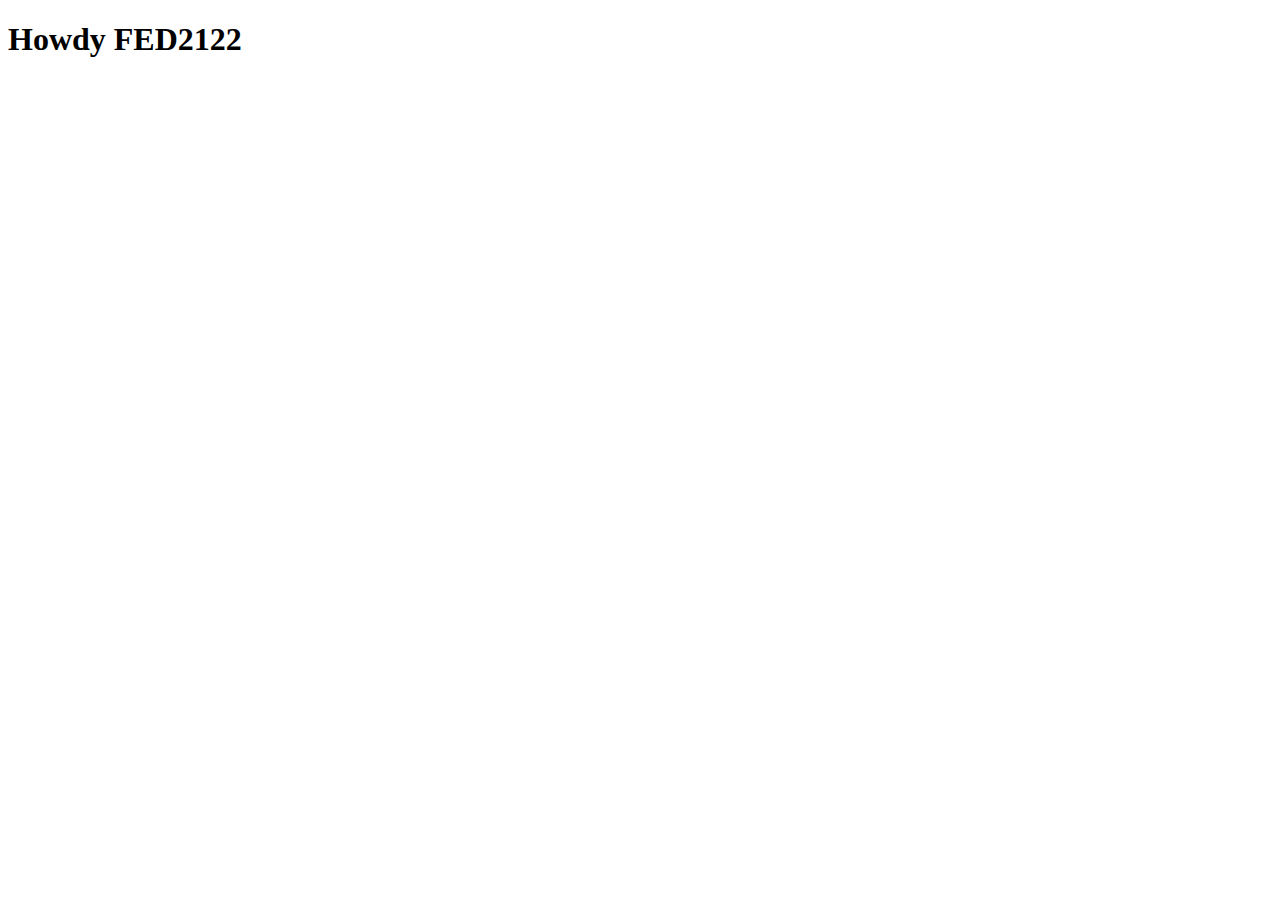
==== index.html @ 735e22f8 "?" ====
<!doctype html>
<html lang="nl">
	
<head>
	<meta charset="UTF-8">
	<meta name="author" content="jouw naam">
	<meta name="viewport" content="width=device-width, initial-scale=1">
	
	<title>Howdy FED2122</title>
	
	<link href="styles/style.css" rel="stylesheet">
	<link rel="icon" type="image/svg+xml" href="images/favicon.svg">
</head>

<body>
	<h1>Howdy FED2122</h1>

	<script src="scripts/script.js"></script>
</body>
	
</html>
---- styles/style.css ----
/* CSS Document */
*, *::after, *::before {
  box-sizing:border-box;  
}
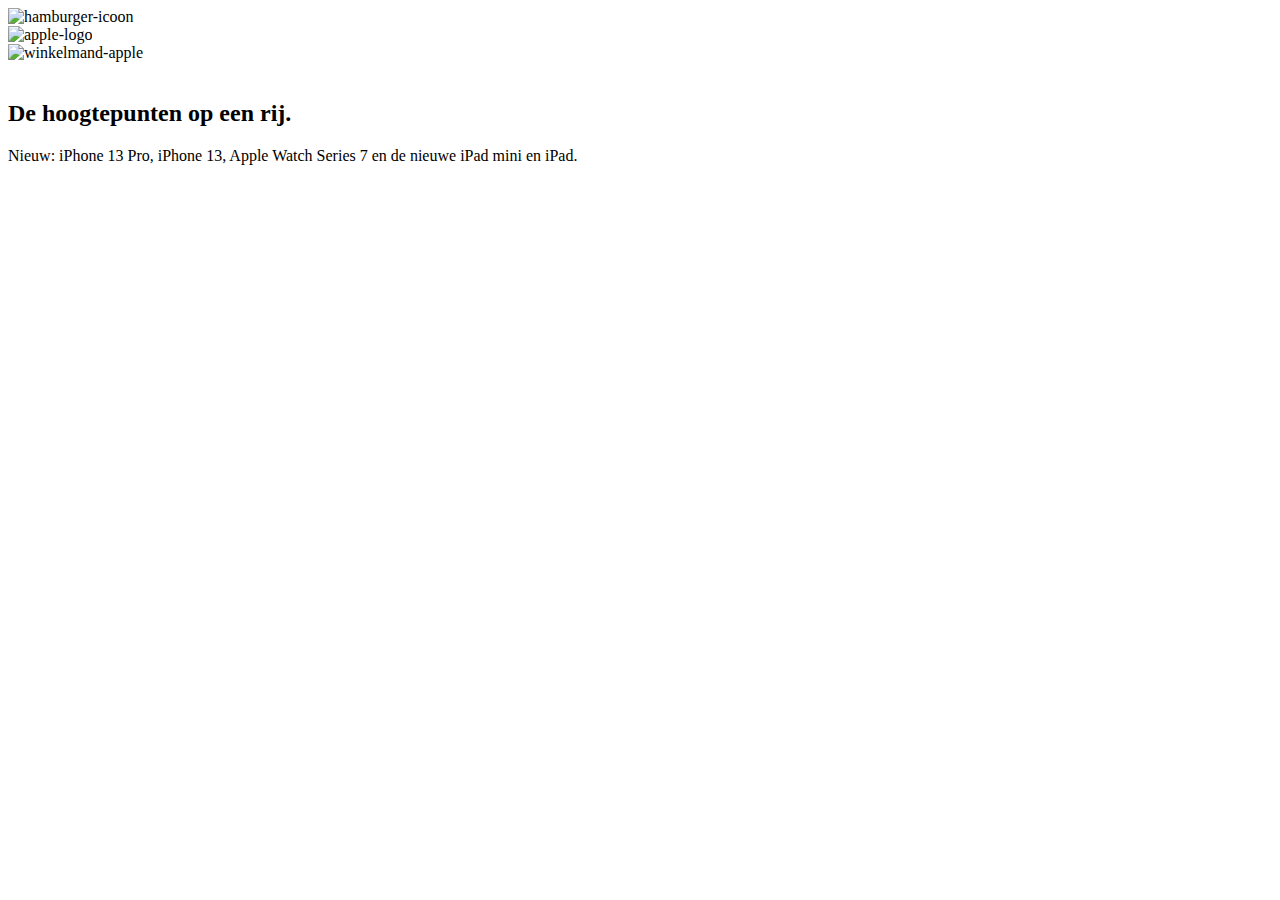
==== commit b2eee0e9: "Add files via upload" ====
--- a/index.html
+++ b/index.html
@@ -1,21 +1,31 @@
-<!doctype html>
-<html lang="nl">
-	
+<!DOCTYPE html>
+<html lang="en">
 <head>
-	<meta charset="UTF-8">
-	<meta name="author" content="jouw naam">
-	<meta name="viewport" content="width=device-width, initial-scale=1">
-	
-	<title>Howdy FED2122</title>
-	
-	<link href="styles/style.css" rel="stylesheet">
-	<link rel="icon" type="image/svg+xml" href="images/favicon.svg">
+    <meta charset="UTF-8">
+    <meta http-equiv="X-UA-Compatible" content="IE=edge">
+    <meta name="viewport" content="width=device-width, initial-scale=1.0">
+    <title>Home</title>
+    <link rel="stylesheet" href="css/styles.css">
 </head>
 
 <body>
-	<h1>Howdy FED2122</h1>
+    <nav>
+        <li><img src="images/hamburger-icoon.png" alt="hamburger-icoon"></li> 
+        <li><img src="images/clipart347603.png" alt="apple-logo"></li> <!-- https://www.clipartmax.com/middle/m2i8i8b1G6Z5N4K9_white-apple-logo-transparent/ -->
+        <li><img src="images/winkelmandapple.png" alt="winkelmand-apple"></li> <!-- zelf gemaakt -->
+    </nav>
 
-	<script src="scripts/script.js"></script>
+    <article>
+        <img src="images/apple-eerstefoto.jpeg" alt=""> <!-- https://www.appletips.nl/icandy/california-streaming-wallpaper/ -->
+        <h2>De hoogtepunten op een rij.</h2>
+        <p>Nieuw: iPhone 13 Pro, iPhone 13, Apple Watch Series 7 en de nieuwe iPad mini en iPad.</p>
+    </article>
+
+   
+    <footer>
+        <p></p>
+        <p></p>
+        <p></p>
+    </footer>
 </body>
-	
-</html>
+</html>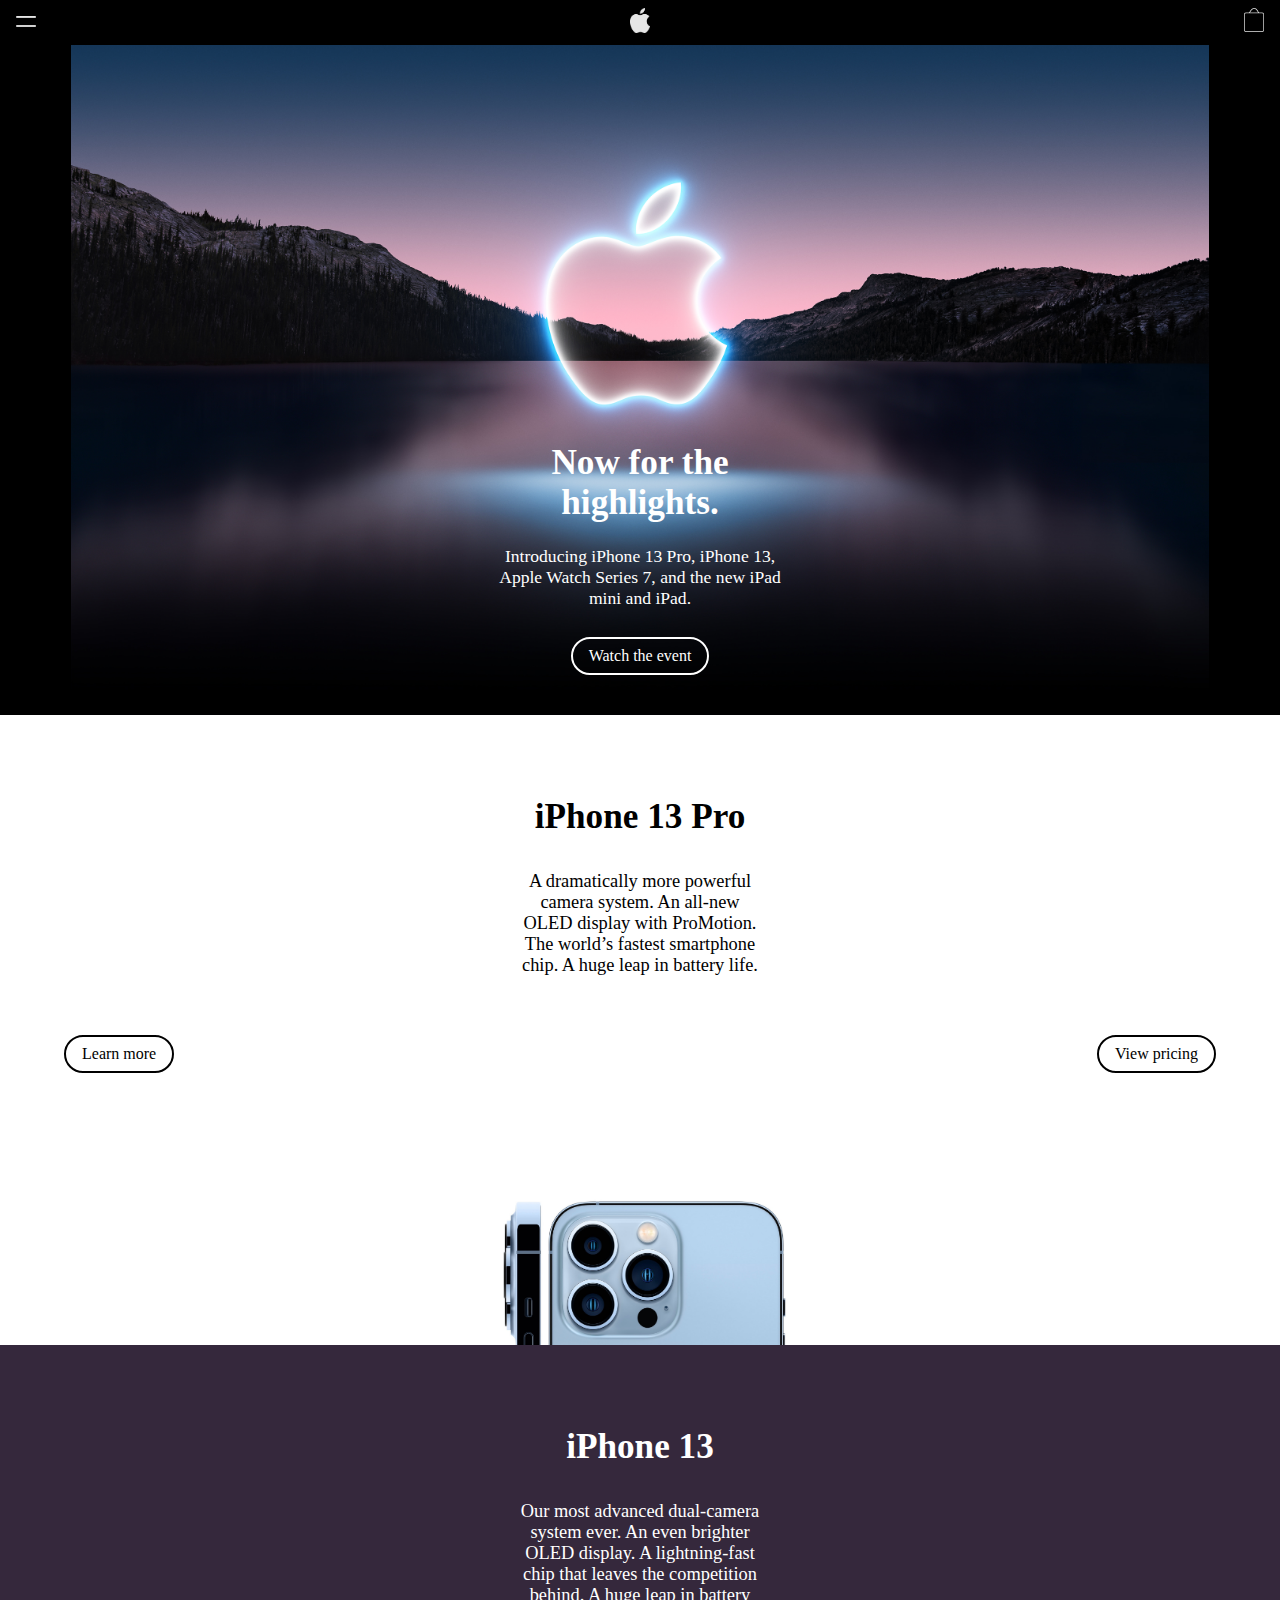
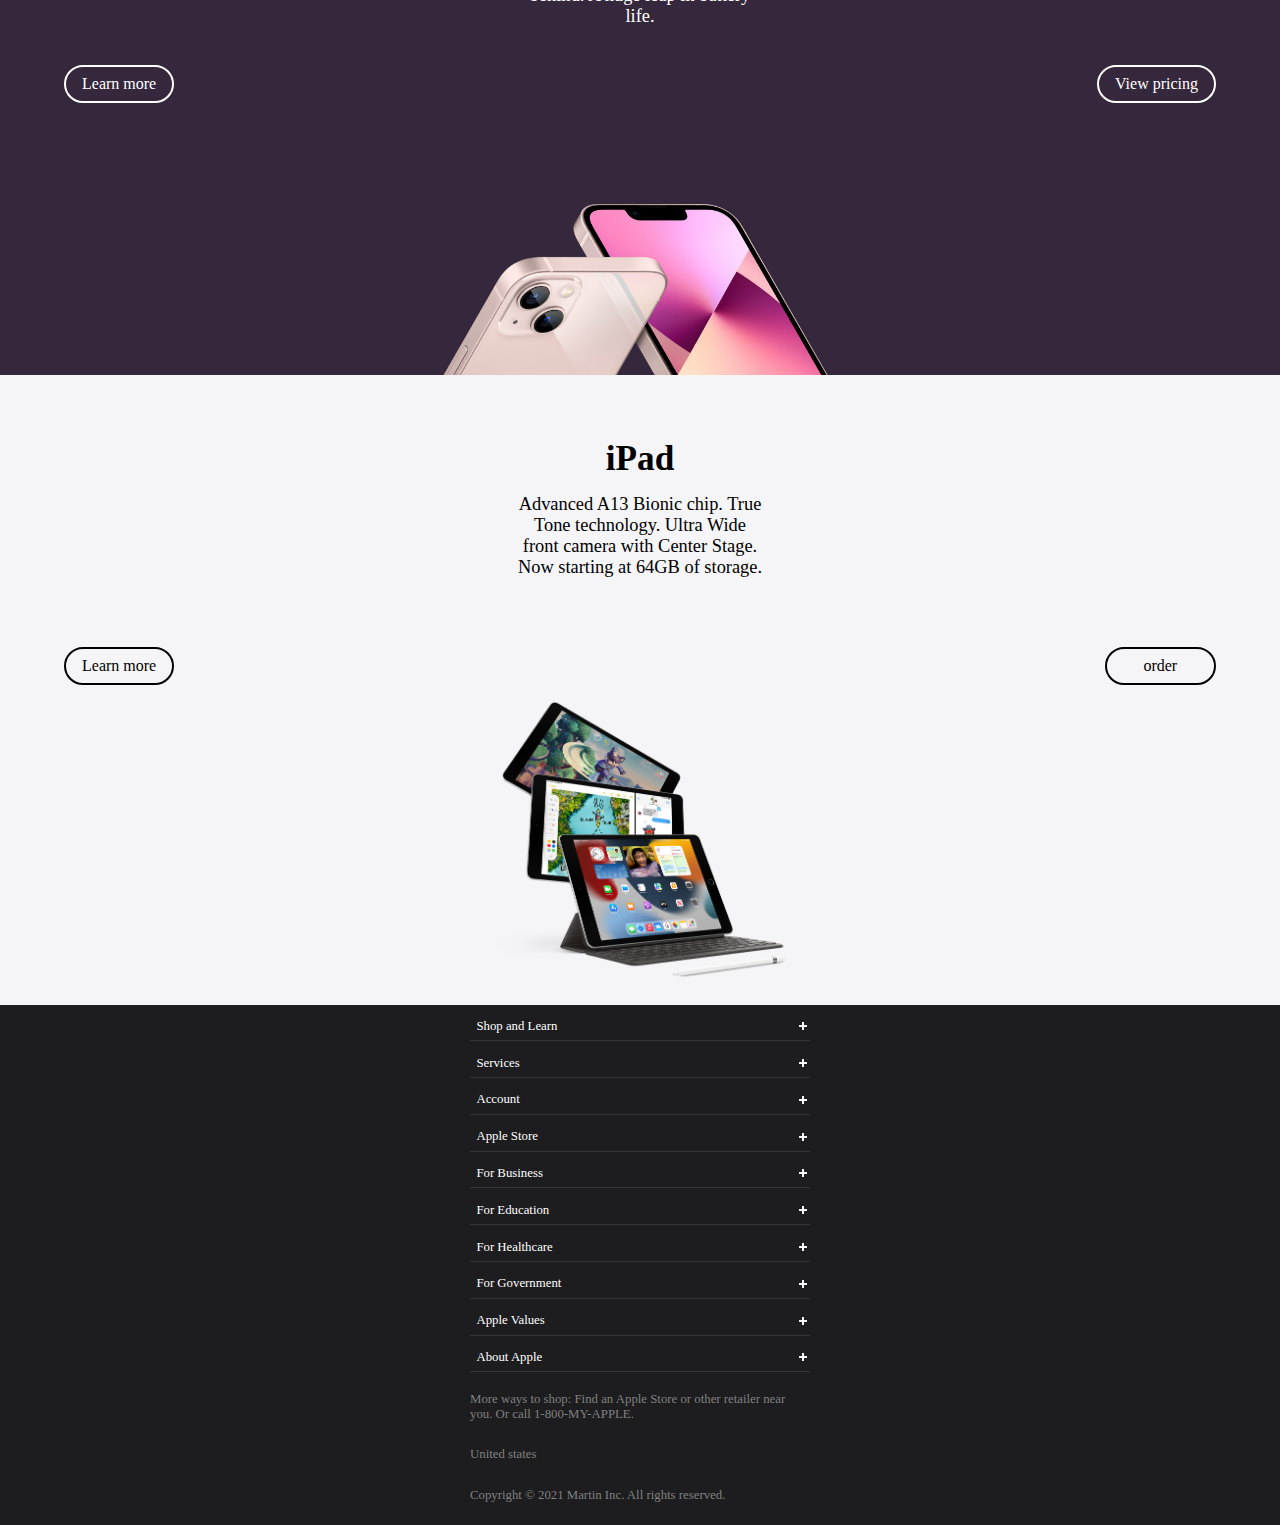
==== commit 7b8a07c8: "Add files via upload" ====
--- a/index.html
+++ b/index.html
@@ -4,28 +4,67 @@
     <meta charset="UTF-8">
     <meta http-equiv="X-UA-Compatible" content="IE=edge">
     <meta name="viewport" content="width=device-width, initial-scale=1.0">
-    <title>Home</title>
+    <title>Apple</title>
     <link rel="stylesheet" href="css/styles.css">
 </head>
 
 <body>
     <nav>
-        <li><img src="images/hamburger-icoon.png" alt="hamburger-icoon"></li> 
-        <li><img src="images/clipart347603.png" alt="apple-logo"></li> <!-- https://www.clipartmax.com/middle/m2i8i8b1G6Z5N4K9_white-apple-logo-transparent/ -->
-        <li><img src="images/winkelmandapple.png" alt="winkelmand-apple"></li> <!-- zelf gemaakt -->
+        <ul>
+        <li><img src="images/hamburger-icoon.png" alt="Navigatie"></li> <!-- zelf gemaakt -->
+        <li><img src="images/clipart347603.png" alt="Apple"></li> <!-- https://www.clipartmax.com/middle/m2i8i8b1G6Z5N4K9_white-apple-logo-transparent/ -->
+        <li><img src="images/winkelmandapple.png" alt="Winkelmandje"></li> <!-- zelf gemaakt -->
+        </ul>
     </nav>
 
     <article>
-        <img src="images/apple-eerstefoto.jpeg" alt=""> <!-- https://www.appletips.nl/icandy/california-streaming-wallpaper/ -->
-        <h2>De hoogtepunten op een rij.</h2>
-        <p>Nieuw: iPhone 13 Pro, iPhone 13, Apple Watch Series 7 en de nieuwe iPad mini en iPad.</p>
+        <img src="images/apple-eerstefoto.jpeg" alt="Apple logo met achtergrond van bergen"> <!-- https://www.appletips.nl/icandy/california-streaming-wallpaper/ -->
+        <h2>Now for the
+highlights.</h2>
+        <p>Introducing iPhone 13 Pro, iPhone 13, Apple Watch Series 7, and the new iPad mini and iPad.</p>
+        <button>Watch the event</button>
     </article>
+
+     <article>
+        <img src="images/2defoto.jpeg" alt="Foto van iphone 13 pro"> <!-- https://www.macrumors.com/roundup/iphone-13-pro/ -->
+        <h2>iPhone 13 Pro</h2>
+        <p>A dramatically more powerful camera system. An all‑new OLED display with ProMotion. The world’s fastest smartphone chip. A huge leap in battery life.</p>
+        <button>Learn more</button>
+        <button>View pricing</button>
+    </article>
+
+     <article>
+        <img src="images/3defoto.jpeg" alt="Foto van 2 iphones "> <!-- https://www.apple.com/nl/iphone-13/ -->
+        <h2>iPhone 13</h2>
+        <p>Our most advanced dual‑camera system ever. An even brighter OLED display. A lightning‑fast chip that leaves the competition behind. A huge leap in battery life.</p>
+        <button>Learn more</button>
+        <button>View pricing</button>
+    </article>
+
+     <article>
+        <img src="images/4defoto.png" alt="Foto van meerdere ipads "> <!-- https://www.apple.com/nl/ipad/ -->
+        <h2>iPad</h2>
+        <p>Advanced A13 Bionic chip. True Tone technology. Ultra Wide front camera with Center Stage. Now starting at 64GB of storage.</p>
+        <button>Learn more</button>
+        <button>order</button>
+    </article>
+
 
    
     <footer>
-        <p></p>
-        <p></p>
-        <p></p>
+        <div><p>Shop and Learn</p><img src="images/plusje.png" alt="Plus"></div> <!-- https://toppng.com/show_download/349163/website-add-ons-inquire-now-plus-transparent-white/large -->
+        <div><p>Services</p><img src="images/plusje.png" alt="Plus"></div>
+        <div><p>Account</p><img src="images/plusje.png" alt="Plus"></div>
+        <div><p>Apple Store</p><img src="images/plusje.png" alt="Plus"></div>
+        <div><p>For Business</p><img src="images/plusje.png" alt="Plus"></div>
+        <div><p>For Education</p><img src="images/plusje.png" alt="Plus"></div>
+        <div><p>For Healthcare</p><img src="images/plusje.png" alt="Plus"></div>
+        <div><p>For Government</p><img src="images/plusje.png" alt="Plus"></div>
+        <div><p>Apple Values</p><img src="images/plusje.png" alt="Plus"></div>
+        <div><p>About Apple</p><img src="images/plusje.png" alt="Plus"></div>
+        <p>More ways to shop: Find an Apple Store or other retailer near you. Or call 1-800-MY-APPLE.</p>
+        <p>United states</p>
+        <p>Copyright © 2021 Martin Inc. All rights reserved.</p>
     </footer>
 </body>
 </html>--- a/css/styles.css
+++ b/css/styles.css
@@ -0,0 +1,364 @@
+:root{
+--nav--color: black;
+--text--color: #FFFFFF;
+--text2--color: black;
+--artikel3Achtergrond--color: #35283C;
+--footerAchtergrond--color: #1D1D1F;
+}
+
+/********************************* Fonts ********************************/
+
+@font-face {
+    font-family: 'san-francisco';
+    src: url("/Users/martin/Desktop/HVA/Jaar 2/Blok 1/FED/Eindopdracht/font/SFUIDisplay-Regular.otf") format("truetype");
+}
+
+@font-face {
+    font-family: 'san-francisco-bold';
+    src: url("/Users/martin/Desktop/HVA/Jaar 2/Blok 1/FED/Eindopdracht/font/SFUIDisplay-Semibold.otf") format("truetype");
+}
+
+body {
+    margin: 0;
+    background-color: var(--nav--color);
+}
+
+/********************************* Navigatie ********************************/
+
+nav {
+    position: sticky;
+    top: 0;
+    z-index: 100;
+    background-color: var(--nav--color);
+    opacity: 90%;
+    padding: .5em;
+}
+
+nav ul {
+    background-color: var(--nav--color);
+    display: flex;
+    justify-content: space-between;
+    align-items: center;
+    padding-left: .5em;
+    padding-right: .5em;
+    margin: 0;
+}
+
+nav ul li {
+    color: white;
+    list-style: none;
+    flex-direction: row;
+}
+
+nav ul li img {
+    width: 20px;
+}
+
+/********************************* eerste artikel ********************************/
+
+article:first-of-type {
+    margin: 0;
+    position: relative;
+    display: flex;
+    width: 100%;
+    overflow: hidden;
+    justify-content: center;
+    height: 670px;
+    text-align: center;
+}
+
+article:first-of-type h2 {
+   position: absolute;
+   color: var(--text--color);
+   top: 10.5em;
+   font-family: 'san-francisco';
+   font-size: 220%;
+   white-space: pre;
+}
+
+article:first-of-type p {
+    position: absolute;
+    color: var(--text--color);
+    top: 27.5em;
+    max-width: 310px;
+    font-family: 'san-francisco';
+    font-size: 110%;
+}
+
+article:first-of-type button {
+    position: absolute;
+    top: 37em;
+    max-width: 290px;
+    background-color: transparent;
+    padding: .5em;
+    padding-left: 1em;
+    padding-right: 1em;
+    border: solid 2px;
+    border-radius: 3em;
+    color: var(--text--color);
+    font-family: 'san-francisco';
+    font-size: 100%;
+    border-color: var(--text--color);
+}
+
+/********************************* tweede artikel ********************************/
+
+article:nth-of-type(2) {
+    margin: 0;
+    background-color: var(--text--color);
+    position: relative;
+    display: flex;
+    width: 100%;
+    overflow: hidden;
+    justify-content: center;
+    height: 630px;
+    text-align: center;
+}
+
+article:nth-of-type(2) img{
+    position: absolute;
+    top: 30em;
+    width: 375px;
+    height: 175px;
+    object-fit: cover;
+}
+
+article:nth-of-type(2) h2 {
+    position: absolute;
+    color: var(--text2--color);
+    top: 1.5em;
+    font-family: 'san-francisco';
+    font-size: 220%;
+}
+
+article:nth-of-type(2) p {
+    position: absolute;
+    color: var(--text2--color);
+    top: 7.5em;
+    max-width: 250px;
+    font-family: 'san-francisco-bold';
+    font-size: 115%;
+}
+
+article:nth-of-type(2) button:first-of-type {
+    position: absolute;
+    top: 20em;
+    left: 4em;
+    background-color: transparent;
+    padding: .5em;
+    padding-left: 1em;
+    padding-right: 1em;
+    border: solid 2px;
+    border-radius: 3em;
+    color: var(--text2--color);
+    font-family: 'san-francisco';
+    font-size: 100%;
+    border-color: var(--text2--color);
+}
+
+article:nth-of-type(2) button:nth-of-type(2) {
+    position: absolute;
+    top: 20em;
+    right: 4em;
+    max-width: 290px;
+    background-color: transparent;
+    padding: .5em;
+    padding-left: 1em;
+    padding-right: 1em;
+    border: solid 2px;
+    border-radius: 3em;
+    color: var(--text2--color);
+    font-family: 'san-francisco';
+    font-size: 100%;
+    border-color: var(--text2--color);
+}
+
+/********************************* derde artikel ********************************/
+
+article:nth-of-type(3) {
+    margin: 0;
+    background-color: var(--artikel3Achtergrond--color);
+    position: relative;
+    display: flex;
+    width: 100%;
+    overflow: hidden;
+    justify-content: center;
+    height: 630px;
+    text-align: center;
+}
+
+article:nth-of-type(3) img {
+    position: absolute;
+    top: 27.1em;
+    width: 400px;
+    object-fit: cover;
+}
+
+article:nth-of-type(3) h2 {
+    position: absolute;
+    color: var(--text--color);
+    top: 1.5em;
+    font-family: 'san-francisco';
+    font-size: 220%;
+}
+
+article:nth-of-type(3) p {
+    position: absolute;
+    color: var(--text--color);
+    top: 7.5em;
+    max-width: 250px;
+    font-family: 'san-francisco-bold';
+    font-size: 115%;
+}
+
+article:nth-of-type(3) button:first-of-type {
+    position: absolute;
+    top: 20em;
+    left: 4em;
+    background-color: transparent;
+    padding: .5em;
+    padding-left: 1em;
+    padding-right: 1em;
+    border: solid 2px;
+    border-radius: 3em;
+    color: var(--text--color);
+    font-family: 'san-francisco';
+    font-size: 100%;
+    border-color: var(--text--color);
+}
+
+article:nth-of-type(3) button:nth-of-type(2) {
+    position: absolute;
+    top: 20em;
+    right: 4em;
+    max-width: 290px;
+    background-color: transparent;
+    padding: .5em;
+    padding-left: 1em;
+    padding-right: 1em;
+    border: solid 2px;
+    border-radius: 3em;
+    color: var(--text--color);
+    font-family: 'san-francisco';
+    font-size: 100%;
+    border-color: var(--text--color);
+}
+
+/********************************* vierde artikel ********************************/
+
+article:nth-of-type(4) {
+    margin: 0;
+    background-color: #F5F5F7;
+    position: relative;
+    display: flex;
+    width: 100%;
+    overflow: hidden;
+    justify-content: center;
+    height: 630px;
+    text-align: center;
+}
+
+article:nth-of-type(4) img {
+    position: absolute;
+    top: 20em;
+    width: 375px;
+    object-fit: cover;
+}
+
+article:nth-of-type(4) h2 {
+    position: absolute;
+    color: var(--text2--color);
+    top: 1em;
+    font-family: 'san-francisco';
+    font-size: 220%;
+}
+
+article:nth-of-type(4) p {
+    position: absolute;
+    color: var(--text2--color);
+    top: 5.5em;
+    max-width: 250px;
+    font-family: 'san-francisco-bold';
+    font-size: 115%;
+}
+
+article:nth-of-type(4) button:first-of-type {
+    position: absolute;
+    top: 17em;
+    left: 4em;
+    background-color: transparent;
+    padding: .5em;
+    padding-left: 1em;
+    padding-right: 1em;
+    border: solid 2px;
+    border-radius: 3em;
+    color: var(--text2--color);
+    font-family: 'san-francisco';
+    font-size: 100%;
+    border-color: var(--text2--color);
+}
+
+article:nth-of-type(4) button:nth-of-type(2) {
+    position: absolute;
+    top: 17em;
+    right: 4em;
+    max-width: 290px;
+    background-color: transparent;
+    padding: .5em;
+    padding-left: 2.3em;
+    padding-right: 2.3em;
+    border: solid 2px;
+    border-radius: 3em;
+    color: var(--text2--color);
+    font-family: 'san-francisco';
+    font-size: 100%;
+    border-color: var(--text2--color);
+}
+
+/********************************* vierde artikel ********************************/
+
+footer{
+    margin: 0;
+    background-color: var(--footerAchtergrond--color);
+    width: 100%;
+    height: 520px;
+}
+
+footer div{
+    border-bottom: solid 1px rgb(53, 53, 53);
+    margin-left: auto;
+    margin-right: auto;
+    max-width: 340px;
+    max-height: 50px;
+    padding-top: .5em;
+    position: relative;
+}
+
+footer div img{
+    max-width: 8px;
+    position: absolute;
+    right: 3px;
+    bottom: 10px;
+}
+
+footer div p {
+    color: var(--text--color);
+    font-family: 'san-francisco';
+    font-size: 80%;
+    margin: 0;
+    padding: .5em;
+}
+
+footer p {
+    color: grey;
+    font-family: 'san-francisco';
+    font-size: 80%;
+    max-width: 340px;
+    margin: 0;
+    margin-top: 1em;
+    padding: .5em;
+    margin-left: auto;
+    margin-right: auto;
+}
+
+
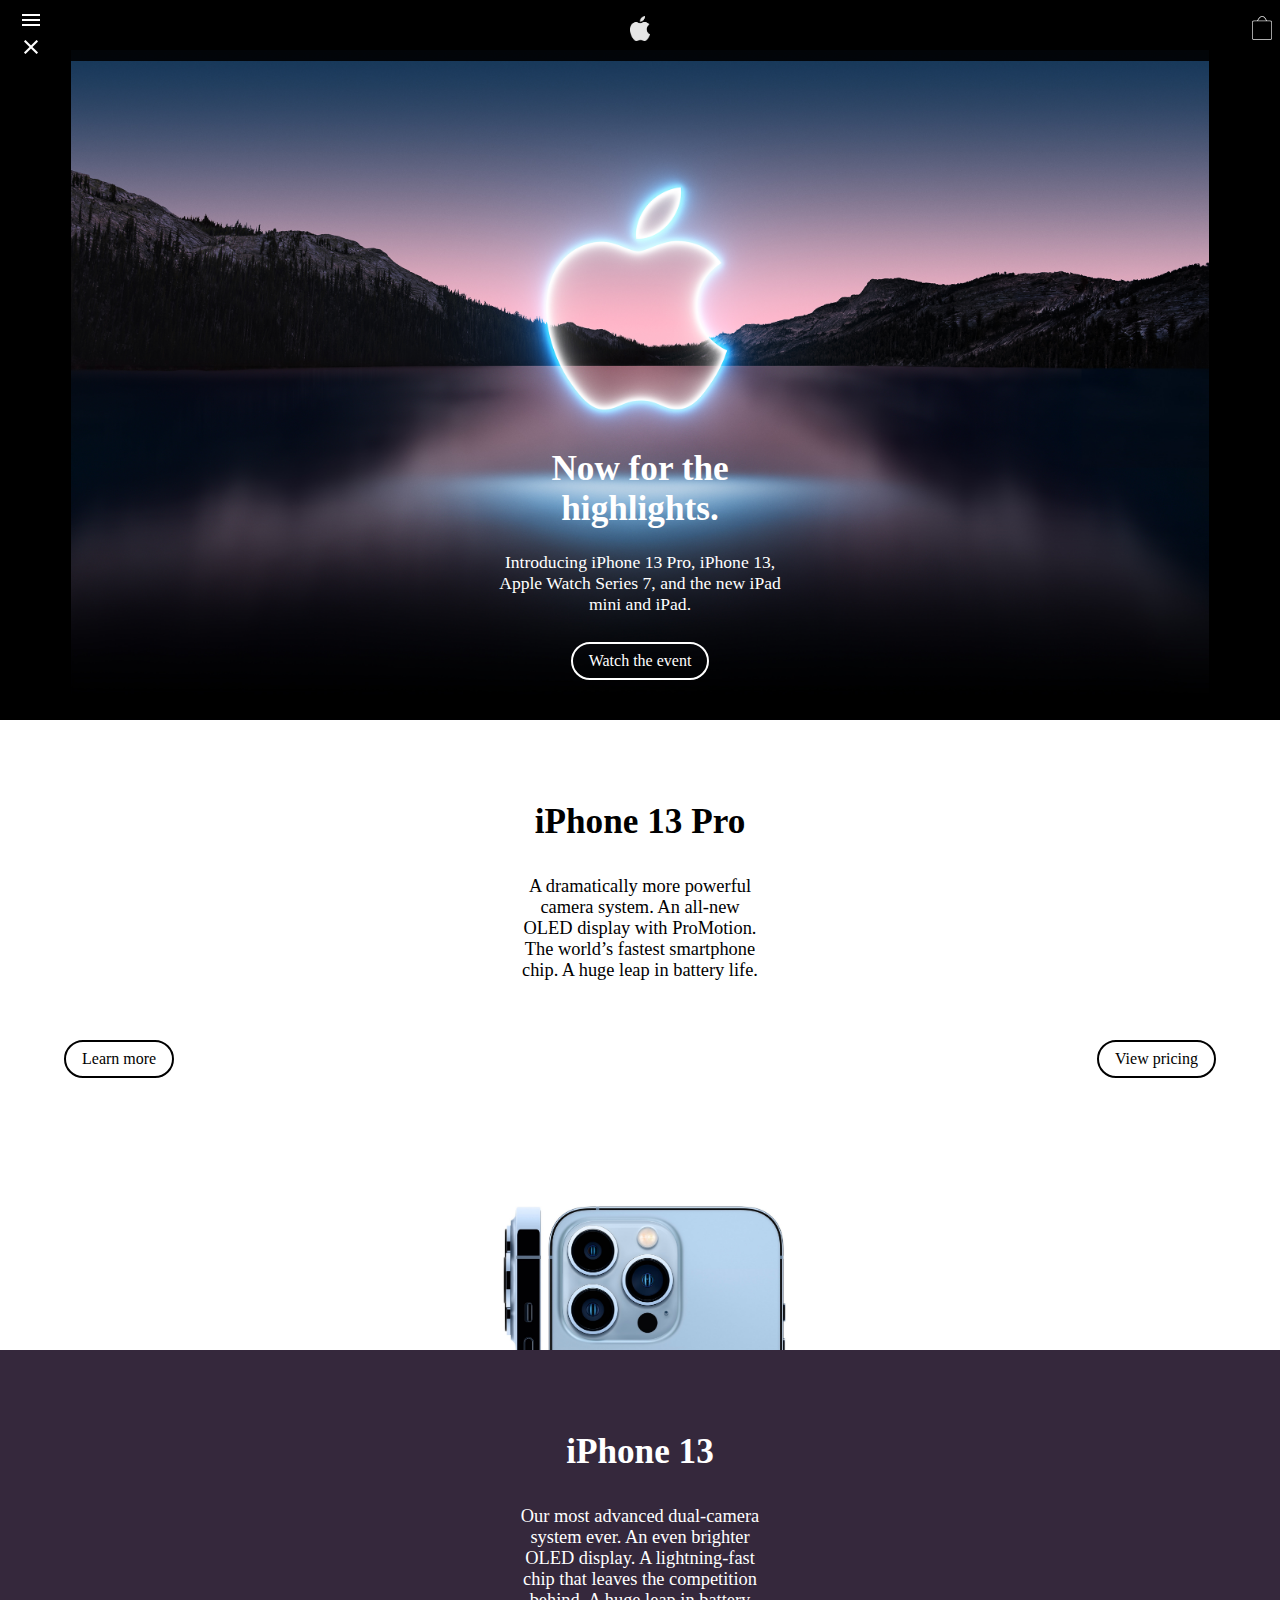
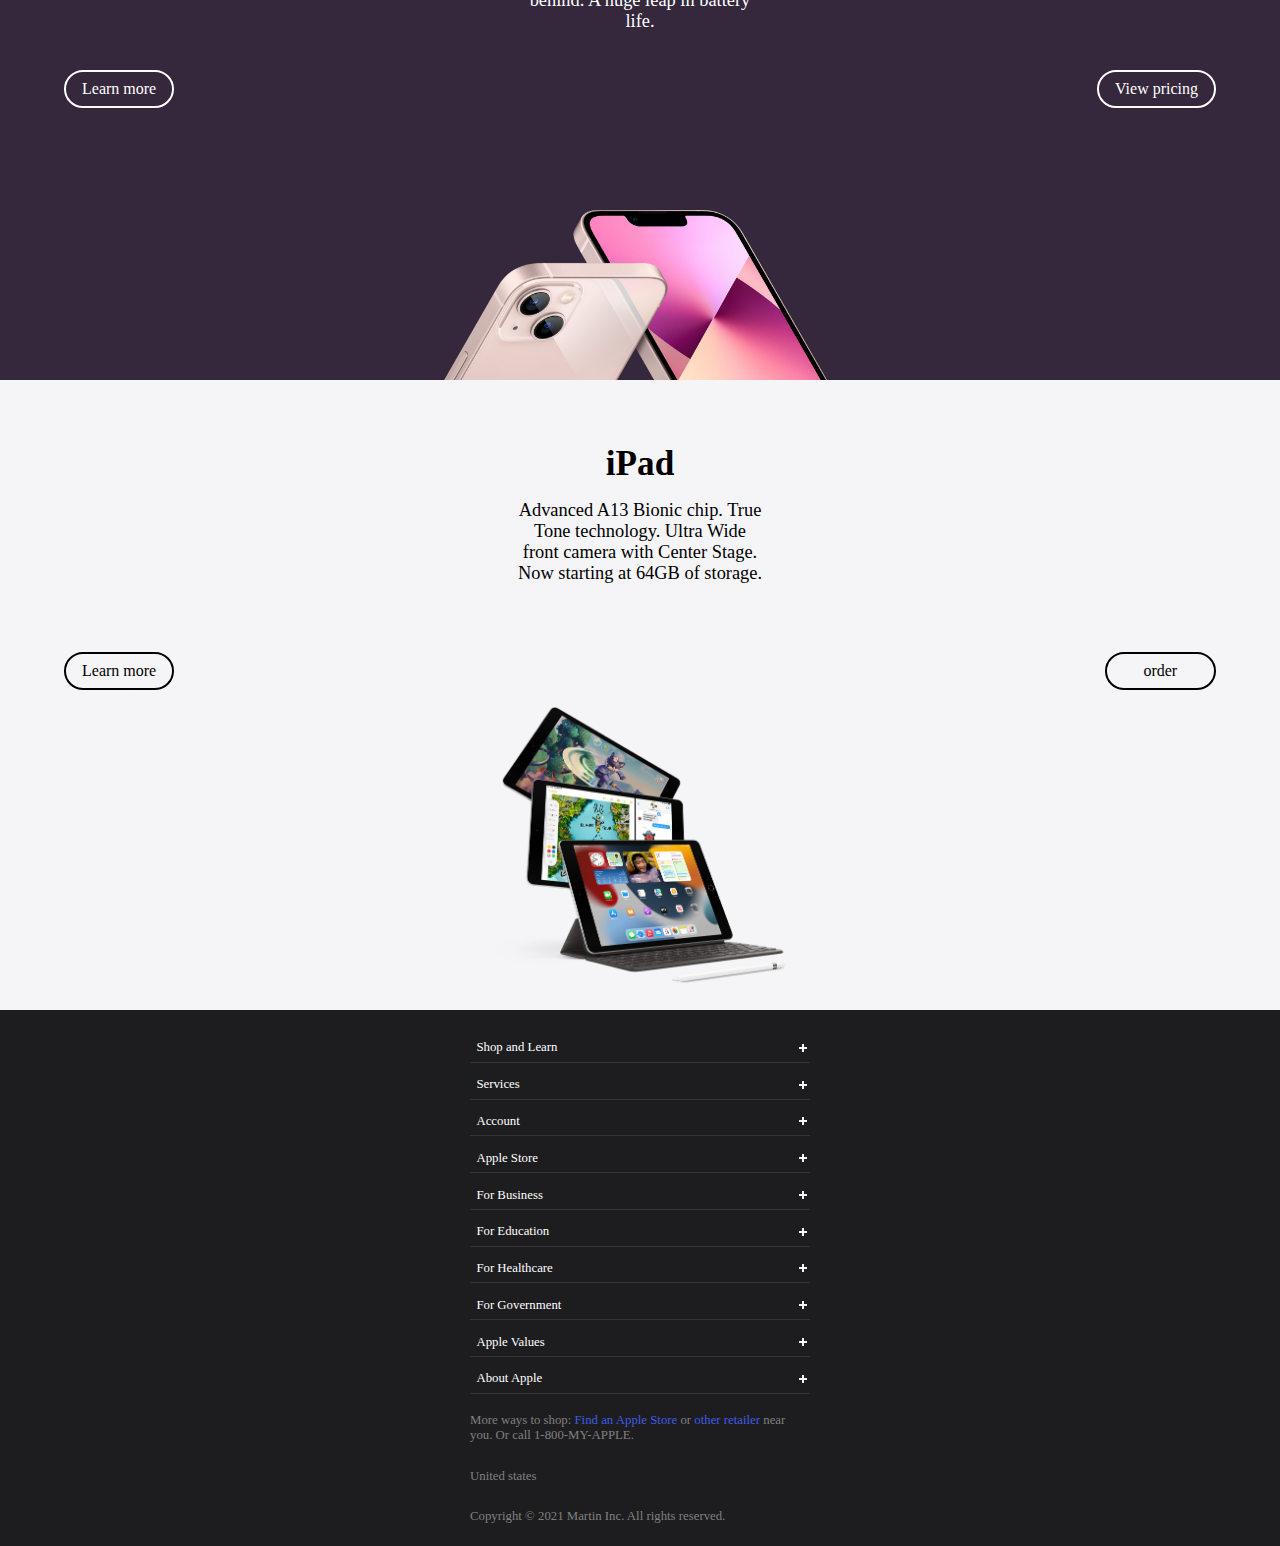
==== commit 90f52124: "Add files via upload" ====
--- a/index.html
+++ b/index.html
@@ -6,12 +6,37 @@
     <meta name="viewport" content="width=device-width, initial-scale=1.0">
     <title>Apple</title>
     <link rel="stylesheet" href="css/styles.css">
+    <link rel="icon" type="ico" href="images/pngkey.com-apple-logo-png-118414.ico"/> <!-- https://www.pngkey.com/download/u2q8a9r5y3t4q8a9_apple-grey-logo-png-transparent-logo-apple-vector/ -->
+    <link href="https://fonts.googleapis.com/icon?family=Material+Icons" rel="stylesheet">
 </head>
 
 <body>
+
+  <button class="ham">
+    <span class="menuIcon material-icons">
+      menu
+    </span>
+    <span class="xIcon material-icons">
+      close
+    </span>
+  </button>
+
+    <ul class="menu">
+        <input type="text" placeholder="Search apple.com">
+        <div class="streep"></div>
+        <div><li><a class="menuLink" href="#">Store</a></li></div>
+        <div><li><a class="menuLink" href="#">Mac</a></li></div>
+        <div><li><a class="menuLink" href="#">iPad</a></li></div>
+        <div><li><a class="menuLink" href="iphone.html">iPhone</a></li></div>
+        <div><li><a class="menuLink" href="#">Watch</a></li></div>
+        <div><li><a class="menuLink" href="#">TV</a></li></div>
+        <div><li><a class="menuLink" href="#">Music</a></li></div>
+        <div><li><a class="menuLink" href="#">Support</a></li></div>
+    </ul>
+
     <nav>
         <ul>
-        <li><img src="images/hamburger-icoon.png" alt="Navigatie"></li> <!-- zelf gemaakt -->
+        <li><a class="hamburger" href=""><img src="images/hamburger-icoon.png" alt="Navigatie"></a></li> <!-- zelf gemaakt -->
         <li><img src="images/clipart347603.png" alt="Apple"></li> <!-- https://www.clipartmax.com/middle/m2i8i8b1G6Z5N4K9_white-apple-logo-transparent/ -->
         <li><img src="images/winkelmandapple.png" alt="Winkelmandje"></li> <!-- zelf gemaakt -->
         </ul>
@@ -22,37 +47,39 @@
         <h2>Now for the
 highlights.</h2>
         <p>Introducing iPhone 13 Pro, iPhone 13, Apple Watch Series 7, and the new iPad mini and iPad.</p>
-        <button>Watch the event</button>
+        <button class="nr1">Watch the event</button>
     </article>
 
      <article>
         <img src="images/2defoto.jpeg" alt="Foto van iphone 13 pro"> <!-- https://www.macrumors.com/roundup/iphone-13-pro/ -->
         <h2>iPhone 13 Pro</h2>
         <p>A dramatically more powerful camera system. An all‑new OLED display with ProMotion. The world’s fastest smartphone chip. A huge leap in battery life.</p>
-        <button>Learn more</button>
-        <button>View pricing</button>
+        <button class="nr2">Learn more</button>
+        <button class="nr2">View pricing</button>
     </article>
 
      <article>
         <img src="images/3defoto.jpeg" alt="Foto van 2 iphones "> <!-- https://www.apple.com/nl/iphone-13/ -->
         <h2>iPhone 13</h2>
         <p>Our most advanced dual‑camera system ever. An even brighter OLED display. A lightning‑fast chip that leaves the competition behind. A huge leap in battery life.</p>
-        <button>Learn more</button>
-        <button>View pricing</button>
+        <button class="nr1">Learn more</button>
+        <button class="nr1">View pricing</button>
     </article>
 
      <article>
         <img src="images/4defoto.png" alt="Foto van meerdere ipads "> <!-- https://www.apple.com/nl/ipad/ -->
         <h2>iPad</h2>
         <p>Advanced A13 Bionic chip. True Tone technology. Ultra Wide front camera with Center Stage. Now starting at 64GB of storage.</p>
-        <button>Learn more</button>
-        <button>order</button>
+        <button class="nr2">Learn more</button>
+        <button class="nr2">order</button>
     </article>
-
-
    
     <footer>
-        <div><p>Shop and Learn</p><img src="images/plusje.png" alt="Plus"></div> <!-- https://toppng.com/show_download/349163/website-add-ons-inquire-now-plus-transparent-white/large -->
+
+        <div>
+          <p>Shop and Learn</p>
+          <img src="images/plusje.png" alt="Plus"> <!-- https://toppng.com/show_download/349163/website-add-ons-inquire-now-plus-transparent-white/large -->
+        </div> 
         <div><p>Services</p><img src="images/plusje.png" alt="Plus"></div>
         <div><p>Account</p><img src="images/plusje.png" alt="Plus"></div>
         <div><p>Apple Store</p><img src="images/plusje.png" alt="Plus"></div>
@@ -62,9 +89,11 @@
         <div><p>For Government</p><img src="images/plusje.png" alt="Plus"></div>
         <div><p>Apple Values</p><img src="images/plusje.png" alt="Plus"></div>
         <div><p>About Apple</p><img src="images/plusje.png" alt="Plus"></div>
-        <p>More ways to shop: Find an Apple Store or other retailer near you. Or call 1-800-MY-APPLE.</p>
+        <p>More ways to shop: <span style="color: rgb(62, 92, 230)">Find an Apple Store</span> or <span style="color: rgb(62, 92, 230)">other retailer</span> near you. Or call 1-800-MY-APPLE.</p>
         <p>United states</p>
         <p>Copyright © 2021 Martin Inc. All rights reserved.</p>
     </footer>
+
+    <script src="js/script.js"></script>
 </body>
 </html>--- a/css/styles.css
+++ b/css/styles.css
@@ -21,6 +21,7 @@
 body {
     margin: 0;
     background-color: var(--nav--color);
+    cursor:url(../images/32x32_apple_texture.png), auto; /* https://minecraft.novaskin.me/skin/982513104/32x32-apple-texture */
 }
 
 /********************************* Navigatie ********************************/
@@ -28,10 +29,10 @@
 nav {
     position: sticky;
     top: 0;
-    z-index: 100;
+    z-index: 4;
     background-color: var(--nav--color);
     opacity: 90%;
-    padding: .5em;
+    max-height: 50px;
 }
 
 nav ul {
@@ -54,6 +55,94 @@
     width: 20px;
 }
 
+.hamburger {
+    color: transparent;
+}
+
+/********************************* Menu ********************************/
+
+.ham {
+    position: fixed;
+    z-index: 101;
+    top: .5em;
+    left: .5em;
+    width: 3rem;
+    height: 3rem;
+    border: solid 0px;
+    background: transparent;
+    cursor: pointer;
+}
+
+.xIcon {
+    color: white;
+    display: none;
+    z-index: 100;
+}
+
+.menuIcon {
+    color: white;
+}
+
+input {
+    width: 290px;
+    border-radius: 8px;
+    height: 30px;
+    background-color: grey;
+    color: black;
+    margin-left: 3em;
+}
+
+.menu {
+    position: fixed;
+    top: 0;
+    left: 0;
+    right: 0;
+    bottom: 0;
+    width: 100%;
+    height: 100vh;
+    background: black;
+    color: white;
+    transform: translateY(-100%);
+    transition: transform 0.2s;
+    list-style: none;
+    padding-top: 4em;
+    padding-left: 0;
+    z-index: 100;
+    margin: 0;
+}
+
+.showMenu {
+    transform: translateY(0);
+}
+
+ul div{
+    max-width: 280px;
+    border-bottom: solid 1px grey;
+    margin-left: 3em;
+}
+
+.streep{
+    margin-left: 0;
+    min-width: 375px;
+    border-bottom: solid 1px grey;
+    padding-top: 1em;
+}
+
+li {
+    padding: 1rem 0;
+}
+
+.menuLink {
+    display: inline;
+    font-size: 100%;
+    font-family: 'san-francisco';
+    color: white;
+    text-decoration: none;
+    min-width: 300px;
+}
+
+/************* https://dev.to/ljcdev/easy-hamburger-menu-with-js-2do0 ik heb het menu gemaakt aan de hand van dit artikel en mijn eigen styling daarop toegepast zodat het goed past bij de apple site ******************/
+
 /********************************* eerste artikel ********************************/
 
 article:first-of-type {
@@ -99,7 +188,13 @@
     font-family: 'san-francisco';
     font-size: 100%;
     border-color: var(--text--color);
-}
+    transition-duration: 0.4s;
+}
+.nr1:hover {
+    background-color: white;
+    color: black;
+}
+
 
 /********************************* tweede artikel ********************************/
 
@@ -173,6 +268,11 @@
     border-color: var(--text2--color);
 }
 
+article:nth-of-type(2) .nr2:hover {
+    background-color: black;
+    color: white;
+}
+
 /********************************* derde artikel ********************************/
 
 article:nth-of-type(3) {
@@ -244,6 +344,11 @@
     border-color: var(--text--color);
 }
 
+article:nth-of-type(3) .nr1:hover {
+    background-color: white;
+    color: black;
+}
+
 /********************************* vierde artikel ********************************/
 
 article:nth-of-type(4) {
@@ -315,10 +420,16 @@
     border-color: var(--text2--color);
 }
 
+article:nth-of-type(4) .nr2:hover {
+    background-color: black;
+    color: white;
+}
+
 /********************************* vierde artikel ********************************/
 
 footer{
     margin: 0;
+    padding-top: 1em;
     background-color: var(--footerAchtergrond--color);
     width: 100%;
     height: 520px;
@@ -359,6 +470,4 @@
     padding: .5em;
     margin-left: auto;
     margin-right: auto;
-}
-
-
+}